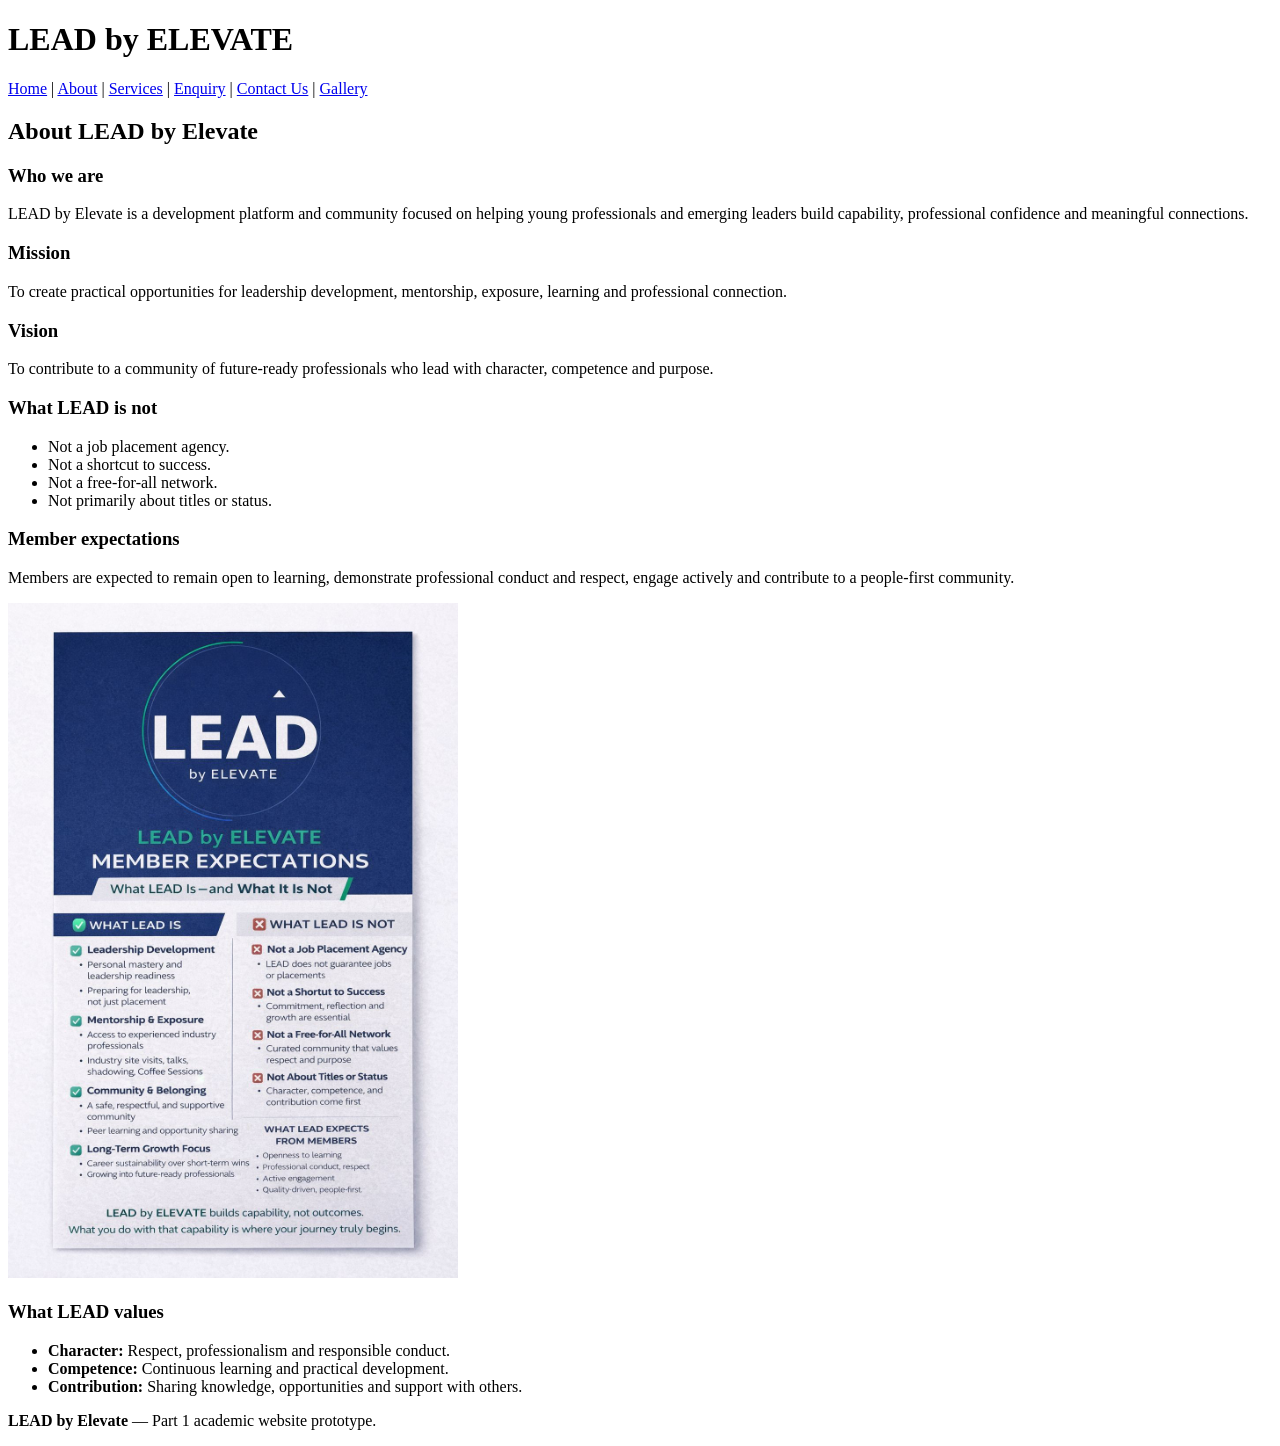
==== About.html @ 0f242c90 "Add files via upload" ====
<!DOCTYPE html>
<html lang="en">
<head>
  <meta charset="UTF-8">
  <meta name="viewport" content="width=device-width, initial-scale=1.0">
  <meta name="description" content="About LEAD by Elevate.">
  <title>About | LEAD by Elevate</title>
  <!-- External stylesheet -->
  <link rel="stylesheet" href="css/style.css">
</head>
<body>
<!-- Header and navigation -->
<header>
  <h1>LEAD by ELEVATE</h1>
  <nav aria-label="Main navigation">
    <a href="index.html">Home</a> |
    <a href="About.html">About</a> |
    <a href="Services.html">Services</a> |
    <a href="Enquiry.html">Enquiry</a> |
    <a href="Contact%20Us.html">Contact Us</a> |
    <a href="Gallery.html">Gallery</a>
  </nav>
</header>

<!-- Main content contains the organisation background, mission, vision and values. -->
<main>
  <h2>About LEAD by Elevate</h2>
  <h3>Who we are</h3>
  <p>LEAD by Elevate is a development platform and community focused on helping young professionals and emerging leaders build capability, professional confidence and meaningful connections.</p>

  <h3>Mission</h3>
  <p>To create practical opportunities for leadership development, mentorship, exposure, learning and professional connection.</p>

  <h3>Vision</h3>
  <p>To contribute to a community of future-ready professionals who lead with character, competence and purpose.</p>

  <h3>What LEAD is not</h3>
  <!-- This list explains the boundaries of the organisation described in the proposal. -->
  <ul>
    <li>Not a job placement agency.</li>
    <li>Not a shortcut to success.</li>
    <li>Not a free-for-all network.</li>
    <li>Not primarily about titles or status.</li>
  </ul>

  <h3>Member expectations</h3>
  <p>Members are expected to remain open to learning, demonstrate professional conduct and respect, engage actively and contribute to a people-first community.</p>
  <!-- This image shows the supplied member expectations material. -->
  <img src="images/lead_member_expectations_poster.jpg" width="450" alt="LEAD by Elevate member expectations poster">

  <h3>What LEAD values</h3>
  <!-- These list items present the values described for LEAD. -->
  <ul>
    <li><strong>Character:</strong> Respect, professionalism and responsible conduct.</li>
    <li><strong>Competence:</strong> Continuous learning and practical development.</li>
    <li><strong>Contribution:</strong> Sharing knowledge, opportunities and support with others.</li>
  </ul>
</main>

<!-- Footer identifies the project as the Part 1 website prototype. -->
<footer>
  <p><strong>LEAD by Elevate</strong> — Part 1 academic website prototype.</p>
</footer>
<script src="js/script.js"></script>
</body>
</html>
---- css/style.css ----
/* External stylesheet file used by the Part 1 website. */
/* The Part 1 pages use the browser's standard presentation; further styling is planned for Part 2. */
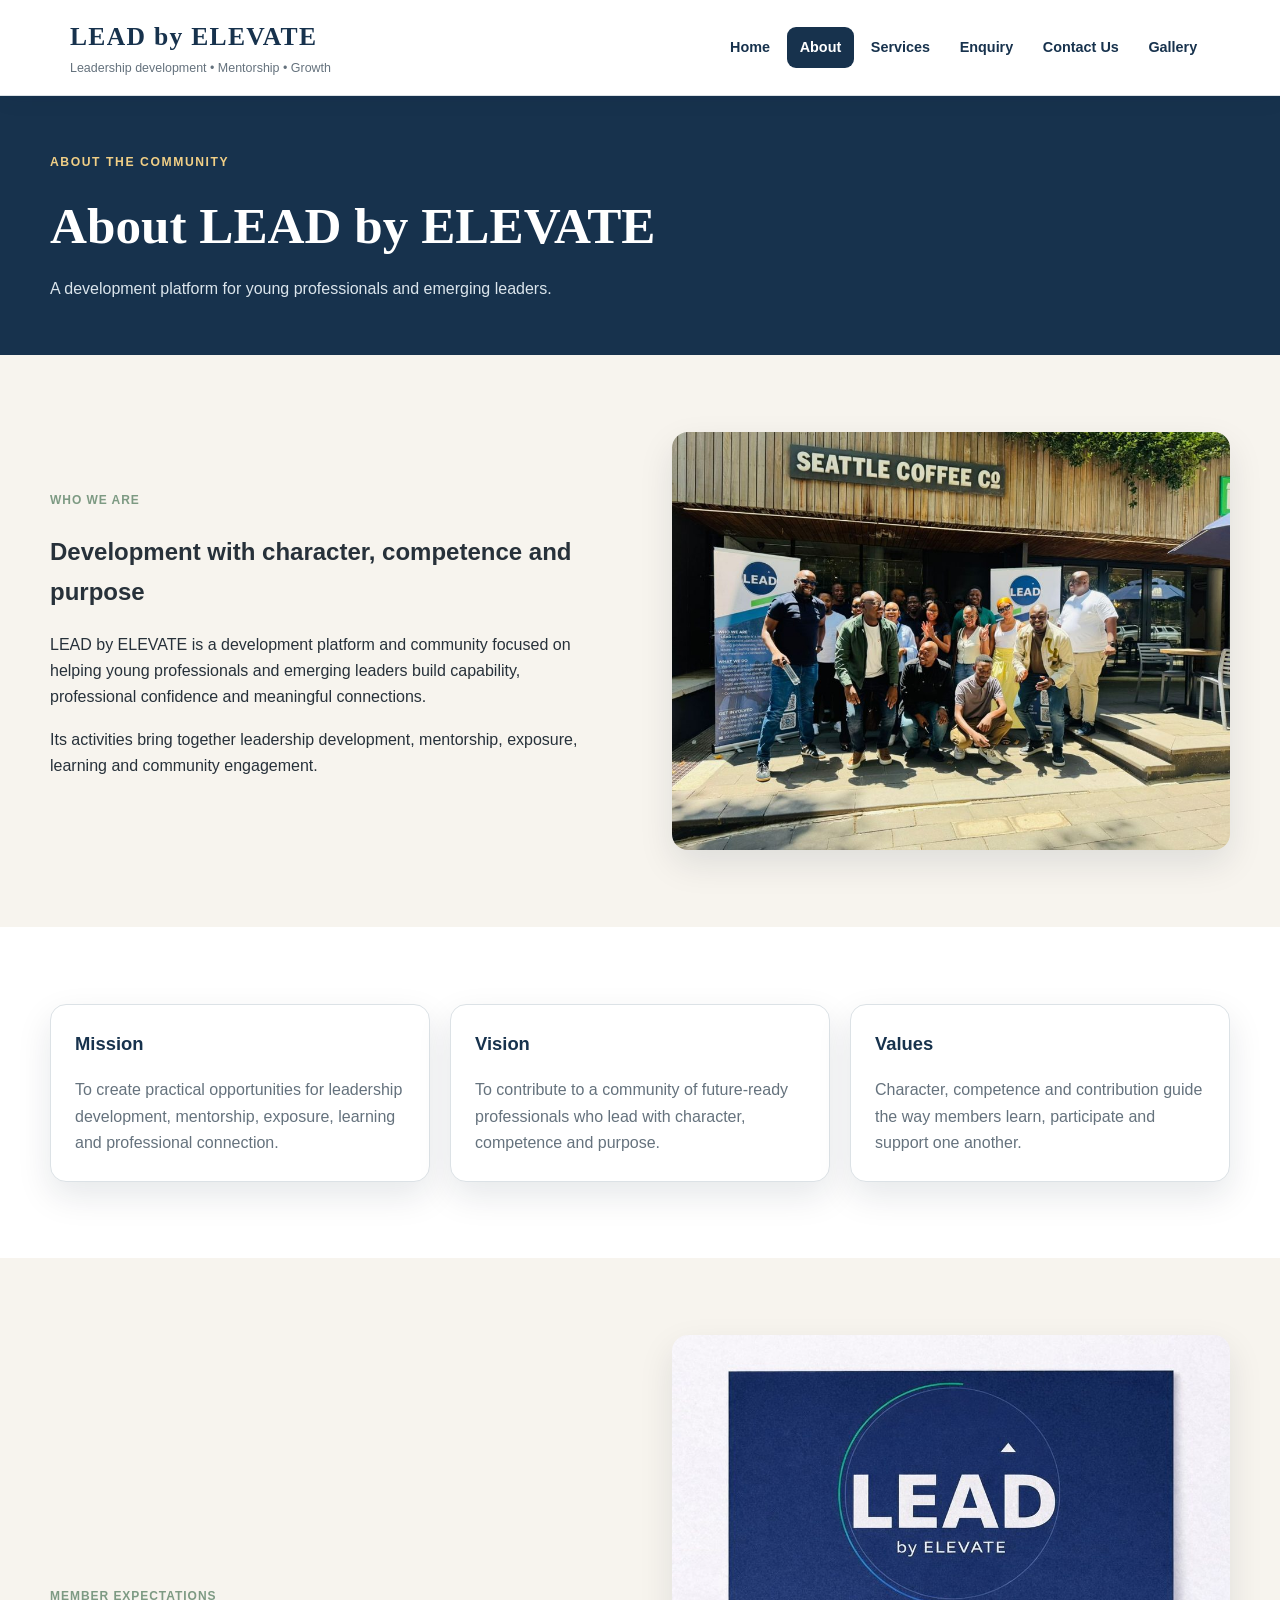
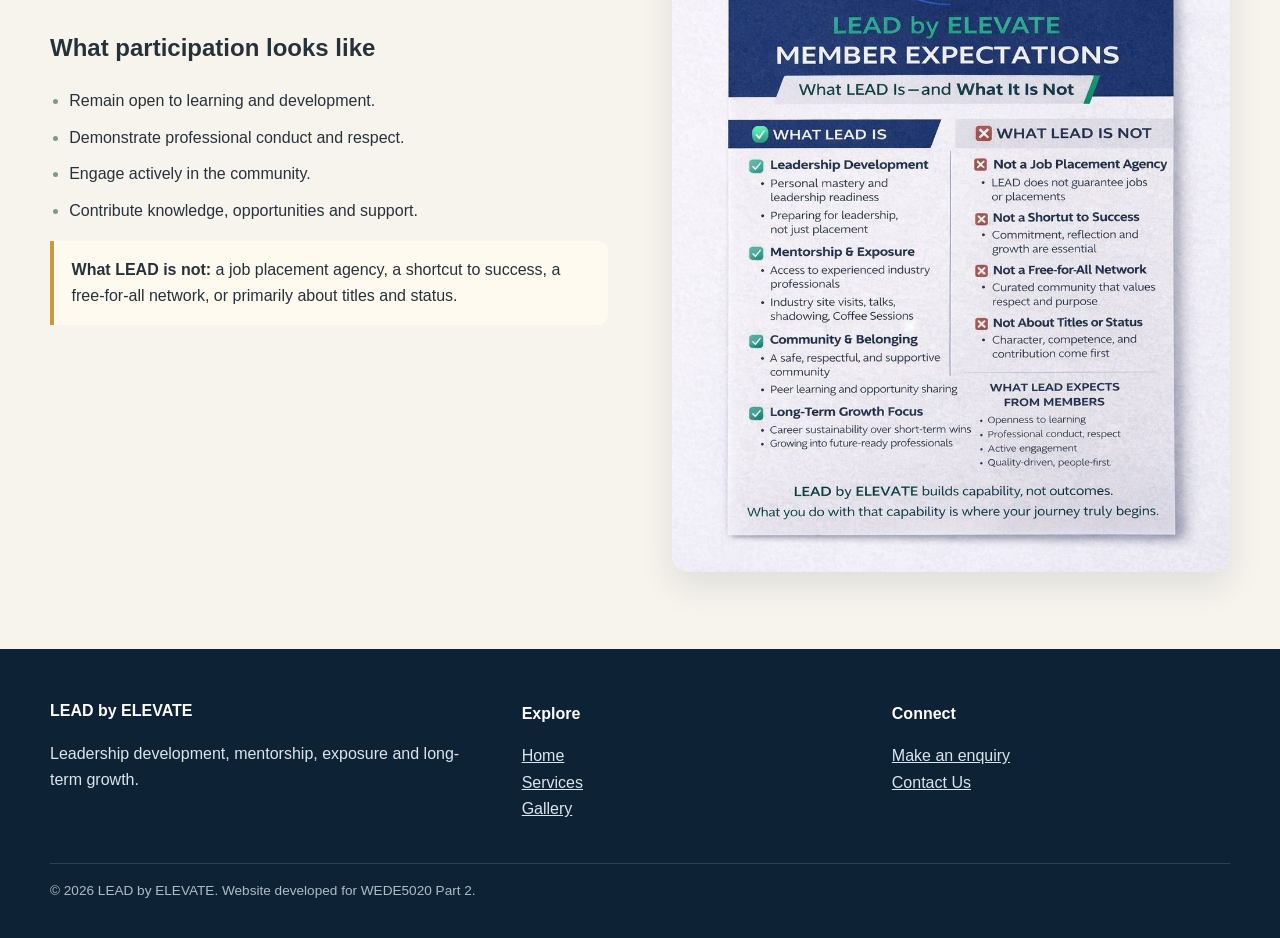
==== commit 81952f01: "Update website based on Part 1 feedback Update website based on Part 1 feedback" ====
--- a/About.html
+++ b/About.html
@@ -3,64 +3,34 @@
 <head>
   <meta charset="UTF-8">
   <meta name="viewport" content="width=device-width, initial-scale=1.0">
-  <meta name="description" content="About LEAD by Elevate.">
-  <title>About | LEAD by Elevate</title>
-  <!-- External stylesheet -->
+  <meta name="description" content="Learn about LEAD by ELEVATE, its purpose, values, mission, vision and member expectations.">
+  <meta name="theme-color" content="#17324d">
+  <title>About | LEAD by ELEVATE</title>
   <link rel="stylesheet" href="css/style.css">
 </head>
 <body>
-<!-- Header and navigation -->
-<header>
-  <h1>LEAD by ELEVATE</h1>
-  <nav aria-label="Main navigation">
-    <a href="index.html">Home</a> |
-    <a href="About.html">About</a> |
-    <a href="Services.html">Services</a> |
-    <a href="Enquiry.html">Enquiry</a> |
-    <a href="Contact%20Us.html">Contact Us</a> |
-    <a href="Gallery.html">Gallery</a>
-  </nav>
-</header>
-
-<!-- Main content contains the organisation background, mission, vision and values. -->
-<main>
-  <h2>About LEAD by Elevate</h2>
-  <h3>Who we are</h3>
-  <p>LEAD by Elevate is a development platform and community focused on helping young professionals and emerging leaders build capability, professional confidence and meaningful connections.</p>
-
-  <h3>Mission</h3>
-  <p>To create practical opportunities for leadership development, mentorship, exposure, learning and professional connection.</p>
-
-  <h3>Vision</h3>
-  <p>To contribute to a community of future-ready professionals who lead with character, competence and purpose.</p>
-
-  <h3>What LEAD is not</h3>
-  <!-- This list explains the boundaries of the organisation described in the proposal. -->
-  <ul>
-    <li>Not a job placement agency.</li>
-    <li>Not a shortcut to success.</li>
-    <li>Not a free-for-all network.</li>
-    <li>Not primarily about titles or status.</li>
-  </ul>
-
-  <h3>Member expectations</h3>
-  <p>Members are expected to remain open to learning, demonstrate professional conduct and respect, engage actively and contribute to a people-first community.</p>
-  <!-- This image shows the supplied member expectations material. -->
-  <img src="images/lead_member_expectations_poster.jpg" width="450" alt="LEAD by Elevate member expectations poster">
-
-  <h3>What LEAD values</h3>
-  <!-- These list items present the values described for LEAD. -->
-  <ul>
-    <li><strong>Character:</strong> Respect, professionalism and responsible conduct.</li>
-    <li><strong>Competence:</strong> Continuous learning and practical development.</li>
-    <li><strong>Contribution:</strong> Sharing knowledge, opportunities and support with others.</li>
-  </ul>
+<a class="skip-link" href="#main-content">Skip to main content</a>
+<header class="site-header"><div class="header-inner">
+  <a class="brand" href="index.html"><span class="brand-title">LEAD by ELEVATE</span><span class="brand-tagline">Leadership development • Mentorship • Growth</span></a>
+  <input class="nav-toggle" type="checkbox" id="nav-toggle" aria-label="Toggle navigation"><label class="nav-toggle-label" for="nav-toggle"><span></span></label>
+  <nav class="main-nav" aria-label="Main navigation"><ul><li><a href="index.html">Home</a></li><li><a href="About.html">About</a></li><li><a href="Services.html">Services</a></li><li><a href="Enquiry.html">Enquiry</a></li><li><a href="Contact%20Us.html">Contact Us</a></li><li><a href="Gallery.html">Gallery</a></li></ul></nav>
+</div></header>
+<main id="main-content">
+  <section class="page-banner"><div class="container"><span class="eyebrow">About the community</span><h1>About LEAD by ELEVATE</h1><p>A development platform for young professionals and emerging leaders.</p></div></section>
+  <section class="section"><div class="container split">
+    <div><span class="kicker">Who we are</span><h2>Development with character, competence and purpose</h2><p>LEAD by ELEVATE is a development platform and community focused on helping young professionals and emerging leaders build capability, professional confidence and meaningful connections.</p><p>Its activities bring together leadership development, mentorship, exposure, learning and community engagement.</p></div>
+    <div><img class="content-image" src="images/lead_group_outside_02.jpg" srcset="images/lead_group_outside_02-small.jpg 480w, images/lead_group_outside_02-medium.jpg 960w, images/lead_group_outside_02.jpg 1280w" sizes="(max-width: 900px) 100vw, 50vw" width="1280" height="853" alt="LEAD by ELEVATE group outside a venue"></div>
+  </div></section>
+  <section class="section section-alt"><div class="container card-grid">
+    <article class="card"><h3>Mission</h3><p>To create practical opportunities for leadership development, mentorship, exposure, learning and professional connection.</p></article>
+    <article class="card"><h3>Vision</h3><p>To contribute to a community of future-ready professionals who lead with character, competence and purpose.</p></article>
+    <article class="card"><h3>Values</h3><p>Character, competence and contribution guide the way members learn, participate and support one another.</p></article>
+  </div></section>
+  <section class="section"><div class="container split">
+    <div><span class="kicker">Member expectations</span><h2>What participation looks like</h2><ul class="check-list"><li>Remain open to learning and development.</li><li>Demonstrate professional conduct and respect.</li><li>Engage actively in the community.</li><li>Contribute knowledge, opportunities and support.</li></ul><div class="notice"><strong>What LEAD is not:</strong> a job placement agency, a shortcut to success, a free-for-all network, or primarily about titles and status.</div></div>
+    <div><img class="content-image" src="images/lead_member_expectations_poster.jpg" srcset="images/lead_member_expectations_poster-small.jpg 480w, images/lead_member_expectations_poster-medium.jpg 960w, images/lead_member_expectations_poster.jpg 1280w" sizes="(max-width: 900px) 100vw, 50vw" width="1280" height="1280" alt="LEAD member expectations poster"></div>
+  </div></section>
 </main>
-
-<!-- Footer identifies the project as the Part 1 website prototype. -->
-<footer>
-  <p><strong>LEAD by Elevate</strong> — Part 1 academic website prototype.</p>
-</footer>
+<footer class="site-footer"><div class="container"><div class="footer-grid"><div><h2>LEAD by ELEVATE</h2><p>Leadership development, mentorship, exposure and long-term growth.</p></div><div><h3>Explore</h3><p><a href="index.html">Home</a><br><a href="Services.html">Services</a><br><a href="Gallery.html">Gallery</a></p></div><div><h3>Connect</h3><p><a href="Enquiry.html">Make an enquiry</a><br><a href="Contact%20Us.html">Contact Us</a></p></div></div><div class="footer-bottom">&copy; <span id="currentYear">2026</span> LEAD by ELEVATE. Website developed for WEDE5020 Part 2.</div></div></footer>
 <script src="js/script.js"></script>
-</body>
-</html>
+</body></html>
--- a/css/style.css
+++ b/css/style.css
@@ -1,2 +1,296 @@
-/* External stylesheet file used by the Part 1 website. */
-/* The Part 1 pages use the browser's standard presentation; further styling is planned for Part 2. */
+/* LEAD by ELEVATE - Part 2 external stylesheet */
+:root {
+  --navy: #17324d;
+  --navy-dark: #0d2235;
+  --gold: #c99a3b;
+  --sage: #7d9a83;
+  --cream: #f7f4ee;
+  --white: #ffffff;
+  --charcoal: #27313a;
+  --muted: #65727d;
+  --border: #dce2e6;
+  --shadow: 0 14px 35px rgba(13, 34, 53, 0.10);
+  --radius: 16px;
+  --max-width: 1180px;
+}
+
+* { box-sizing: border-box; }
+html { scroll-behavior: smooth; }
+body {
+  margin: 0;
+  font-family: Arial, Helvetica, sans-serif;
+  font-size: 1rem;
+  line-height: 1.65;
+  color: var(--charcoal);
+  background: var(--cream);
+}
+
+img { display: block; max-width: 100%; height: auto; }
+a { color: var(--navy); }
+a:hover { color: var(--gold); }
+a:focus-visible,
+button:focus-visible,
+input:focus-visible,
+select:focus-visible,
+textarea:focus-visible {
+  outline: 3px solid rgba(201, 154, 59, 0.55);
+  outline-offset: 3px;
+}
+
+.skip-link {
+  position: absolute;
+  left: -9999px;
+  top: 0;
+  z-index: 1000;
+  padding: 0.75rem 1rem;
+  background: var(--navy);
+  color: var(--white);
+  text-decoration: none;
+}
+.skip-link:focus { left: 1rem; top: 1rem; }
+
+.site-header {
+  background: var(--white);
+  border-bottom: 1px solid var(--border);
+  position: sticky;
+  top: 0;
+  z-index: 100;
+  box-shadow: 0 5px 20px rgba(13,34,53,0.05);
+}
+.header-inner {
+  max-width: var(--max-width);
+  margin: 0 auto;
+  padding: 1rem 1.25rem;
+  display: flex;
+  align-items: center;
+  justify-content: space-between;
+  gap: 1rem;
+}
+.brand { text-decoration: none; color: var(--navy); }
+.brand:hover { color: var(--navy); }
+.brand-title {
+  display: block;
+  font-family: Georgia, 'Times New Roman', serif;
+  font-size: clamp(1.25rem, 2vw, 1.7rem);
+  font-weight: 700;
+  letter-spacing: 0.05em;
+}
+.brand-tagline { display: block; color: var(--muted); font-size: 0.78rem; }
+
+.nav-toggle { position: absolute; opacity: 0; pointer-events: none; }
+.nav-toggle-label {
+  display: none;
+  width: 2.75rem;
+  height: 2.5rem;
+  border: 1px solid var(--border);
+  border-radius: 10px;
+  cursor: pointer;
+  align-items: center;
+  justify-content: center;
+  background: var(--white);
+}
+.nav-toggle-label span,
+.nav-toggle-label span::before,
+.nav-toggle-label span::after {
+  display: block;
+  width: 1.25rem;
+  height: 2px;
+  background: var(--navy);
+  content: '';
+  position: relative;
+  transition: transform 0.2s ease;
+}
+.nav-toggle-label span::before { position: absolute; top: -6px; }
+.nav-toggle-label span::after { position: absolute; top: 6px; }
+
+.main-nav ul {
+  list-style: none;
+  display: flex;
+  align-items: center;
+  gap: 0.25rem;
+  margin: 0;
+  padding: 0;
+}
+.main-nav a {
+  display: block;
+  padding: 0.55rem 0.8rem;
+  border-radius: 9px;
+  color: var(--navy);
+  text-decoration: none;
+  font-weight: 700;
+  font-size: 0.9rem;
+  transition: background-color 0.2s ease, color 0.2s ease, transform 0.2s ease;
+}
+.main-nav a:hover { background: var(--cream); color: var(--navy-dark); transform: translateY(-1px); }
+.main-nav a:active { transform: translateY(0); }
+.main-nav a.active { background: var(--navy); color: var(--white); }
+
+.container { width: min(100% - 2.5rem, var(--max-width)); margin-inline: auto; }
+main { min-height: 70vh; }
+
+.hero {
+  background: linear-gradient(135deg, var(--navy-dark), var(--navy));
+  color: var(--white);
+  padding: clamp(3.5rem, 8vw, 6.5rem) 0;
+}
+.hero-grid {
+  display: grid;
+  grid-template-columns: 1.05fr 0.95fr;
+  gap: clamp(2rem, 5vw, 4.5rem);
+  align-items: center;
+}
+.hero h1 {
+  margin: 0 0 1rem;
+  font-family: Georgia, 'Times New Roman', serif;
+  font-size: clamp(2.2rem, 5vw, 4.3rem);
+  line-height: 1.05;
+}
+.hero p { max-width: 650px; color: #e9eef2; font-size: clamp(1rem, 1.6vw, 1.15rem); }
+.eyebrow {
+  display: inline-block;
+  margin-bottom: 0.75rem;
+  color: #f1cf86;
+  text-transform: uppercase;
+  letter-spacing: 0.13em;
+  font-size: 0.76rem;
+  font-weight: 800;
+}
+.hero-actions { display: flex; flex-wrap: wrap; gap: 0.8rem; margin-top: 1.5rem; }
+.button {
+  display: inline-block;
+  border: 2px solid transparent;
+  border-radius: 999px;
+  padding: 0.72rem 1.15rem;
+  font-weight: 800;
+  text-decoration: none;
+  cursor: pointer;
+  transition: transform 0.2s ease, box-shadow 0.2s ease, background-color 0.2s ease;
+}
+.button:hover { transform: translateY(-2px); box-shadow: 0 8px 18px rgba(0,0,0,0.14); }
+.button-primary { background: var(--gold); color: var(--navy-dark); }
+.button-secondary { background: transparent; border-color: rgba(255,255,255,0.6); color: var(--white); }
+.button-secondary:hover { background: var(--white); color: var(--navy); }
+.hero-media { overflow: hidden; border-radius: 24px; box-shadow: 0 24px 50px rgba(0,0,0,0.25); }
+.hero-media img { width: 100%; aspect-ratio: 4 / 3; object-fit: cover; }
+
+.section { padding: clamp(3rem, 6vw, 5rem) 0; }
+.section-alt { background: var(--white); }
+.section-heading { max-width: 760px; margin-bottom: 2rem; }
+.section-heading h2 {
+  margin: 0 0 0.55rem;
+  font-family: Georgia, 'Times New Roman', serif;
+  color: var(--navy);
+  font-size: clamp(1.8rem, 3.5vw, 2.7rem);
+  line-height: 1.15;
+}
+.section-heading p { margin: 0; color: var(--muted); }
+
+.card-grid { display: grid; grid-template-columns: repeat(3, 1fr); gap: 1.25rem; }
+.card {
+  background: var(--white);
+  border: 1px solid var(--border);
+  border-radius: var(--radius);
+  padding: 1.5rem;
+  box-shadow: var(--shadow);
+  transition: transform 0.2s ease, box-shadow 0.2s ease, border-color 0.2s ease;
+}
+.card:hover { transform: translateY(-5px); border-color: #c5d1d9; box-shadow: 0 18px 42px rgba(13,34,53,0.14); }
+.card h3 { margin-top: 0; color: var(--navy); font-size: 1.15rem; }
+.card p { margin-bottom: 0; color: var(--muted); }
+
+.split { display: grid; grid-template-columns: 1fr 1fr; gap: clamp(2rem, 5vw, 4rem); align-items: center; }
+.content-image { border-radius: var(--radius); box-shadow: var(--shadow); }
+.check-list, .plain-list { padding-left: 1.2rem; }
+.check-list li { margin-bottom: 0.65rem; }
+.check-list li::marker { color: var(--sage); }
+.kicker { color: var(--sage); font-weight: 800; text-transform: uppercase; letter-spacing: 0.08em; font-size: 0.75rem; }
+
+.page-banner { background: var(--navy); color: var(--white); padding: 3.25rem 0; }
+.page-banner h1 { margin: 0; font-family: Georgia, 'Times New Roman', serif; font-size: clamp(2rem, 4vw, 3.2rem); }
+.page-banner p { margin: 0.5rem 0 0; color: #dbe5ec; }
+
+.gallery-grid { display: grid; grid-template-columns: repeat(3, 1fr); gap: 1rem; }
+.gallery-card {
+  overflow: hidden;
+  background: var(--white);
+  border: 1px solid var(--border);
+  border-radius: 14px;
+  box-shadow: var(--shadow);
+}
+.gallery-card a { display: block; overflow: hidden; }
+.gallery-card img { width: 100%; aspect-ratio: 4 / 3; object-fit: cover; transition: transform 0.35s ease, filter 0.35s ease; }
+.gallery-card:hover img { transform: scale(1.04); filter: brightness(0.92); }
+.gallery-card figcaption { padding: 0.9rem 1rem 1rem; font-weight: 700; color: var(--navy); }
+
+.form-layout { display: grid; grid-template-columns: 1.3fr 0.7fr; gap: 1.5rem; align-items: start; }
+.form-card, .info-card { background: var(--white); border: 1px solid var(--border); border-radius: var(--radius); padding: clamp(1.25rem, 3vw, 2rem); box-shadow: var(--shadow); }
+.form-group { margin-bottom: 1rem; }
+.form-group label { display: block; margin-bottom: 0.35rem; font-weight: 800; color: var(--navy); }
+.form-group input, .form-group select, .form-group textarea {
+  width: 100%;
+  border: 1px solid #cbd5dc;
+  border-radius: 10px;
+  padding: 0.78rem 0.85rem;
+  font: inherit;
+  color: var(--charcoal);
+  background: var(--white);
+  transition: border-color 0.2s ease, box-shadow 0.2s ease;
+}
+.form-group input:focus, .form-group select:focus, .form-group textarea:focus { border-color: var(--sage); box-shadow: 0 0 0 4px rgba(125,154,131,0.16); outline: none; }
+.form-group textarea { min-height: 160px; resize: vertical; }
+.form-message { margin: 1rem 0 0; color: var(--sage); font-weight: 800; }
+
+.notice { border-left: 4px solid var(--gold); padding: 1rem 1.1rem; background: #fffaf0; border-radius: 0 10px 10px 0; }
+
+.site-footer { margin-top: 0; background: var(--navy-dark); color: #dbe5ec; padding: 2.25rem 0; }
+.footer-grid { display: grid; grid-template-columns: 1.3fr 1fr 1fr; gap: 2rem; }
+.site-footer h2, .site-footer h3 { color: var(--white); font-size: 1rem; }
+.site-footer a { color: #dbe5ec; }
+.site-footer a:hover { color: #f1cf86; }
+.footer-bottom { border-top: 1px solid rgba(255,255,255,0.14); margin-top: 1.5rem; padding-top: 1rem; font-size: 0.85rem; color: #aebcc7; }
+
+@media (max-width: 900px) {
+  .hero-grid, .split, .form-layout { grid-template-columns: 1fr; }
+  .card-grid { grid-template-columns: repeat(2, 1fr); }
+  .gallery-grid { grid-template-columns: repeat(2, 1fr); }
+  .footer-grid { grid-template-columns: 1fr 1fr; }
+}
+
+@media (max-width: 768px) {
+  .header-inner { padding: 0.85rem 1rem; }
+  .nav-toggle-label { display: flex; }
+  .main-nav {
+    display: none;
+    position: absolute;
+    left: 0;
+    right: 0;
+    top: 100%;
+    background: var(--white);
+    border-bottom: 1px solid var(--border);
+    box-shadow: var(--shadow);
+  }
+  .main-nav ul { flex-direction: column; align-items: stretch; padding: 0.75rem 1rem 1rem; }
+  .main-nav a { border-radius: 8px; }
+  .nav-toggle:checked ~ .main-nav { display: block; }
+  .nav-toggle:checked + .nav-toggle-label span { background: transparent; }
+  .nav-toggle:checked + .nav-toggle-label span::before { transform: rotate(45deg); top: 0; }
+  .nav-toggle:checked + .nav-toggle-label span::after { transform: rotate(-45deg); top: 0; }
+  .container { width: min(100% - 2rem, var(--max-width)); }
+  .hero { padding: 3.25rem 0 3.75rem; }
+  .hero-media { order: -1; }
+  .card-grid { grid-template-columns: repeat(2, 1fr); }
+}
+
+@media (max-width: 480px) {
+  body { font-size: 0.96rem; }
+  .brand-tagline { display: none; }
+  .card-grid, .gallery-grid, .footer-grid { grid-template-columns: 1fr; }
+  .hero-actions { flex-direction: column; align-items: stretch; }
+  .button { text-align: center; }
+  .section { padding: 2.75rem 0; }
+  .page-banner { padding: 2.5rem 0; }
+}
+
+@media (prefers-reduced-motion: reduce) {
+  *, *::before, *::after { scroll-behavior: auto !important; transition-duration: 0.01ms !important; }
+}
